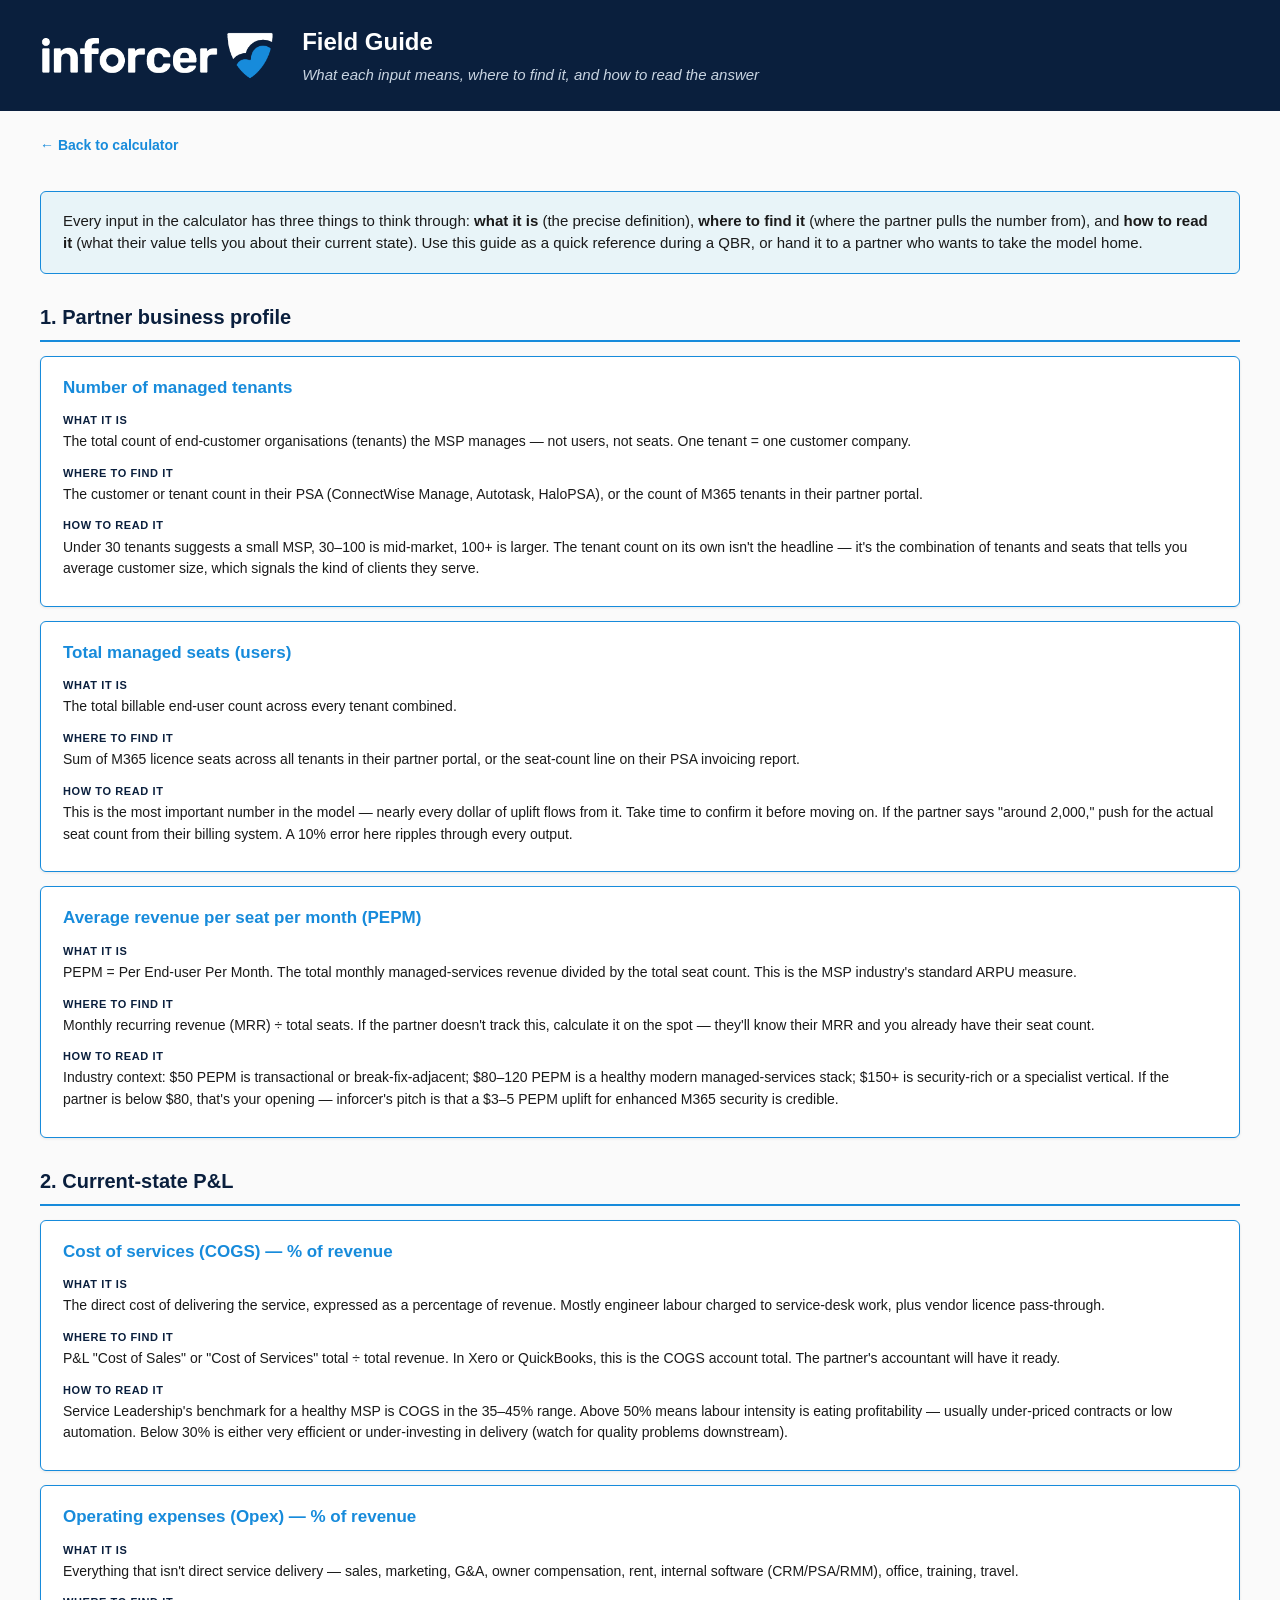
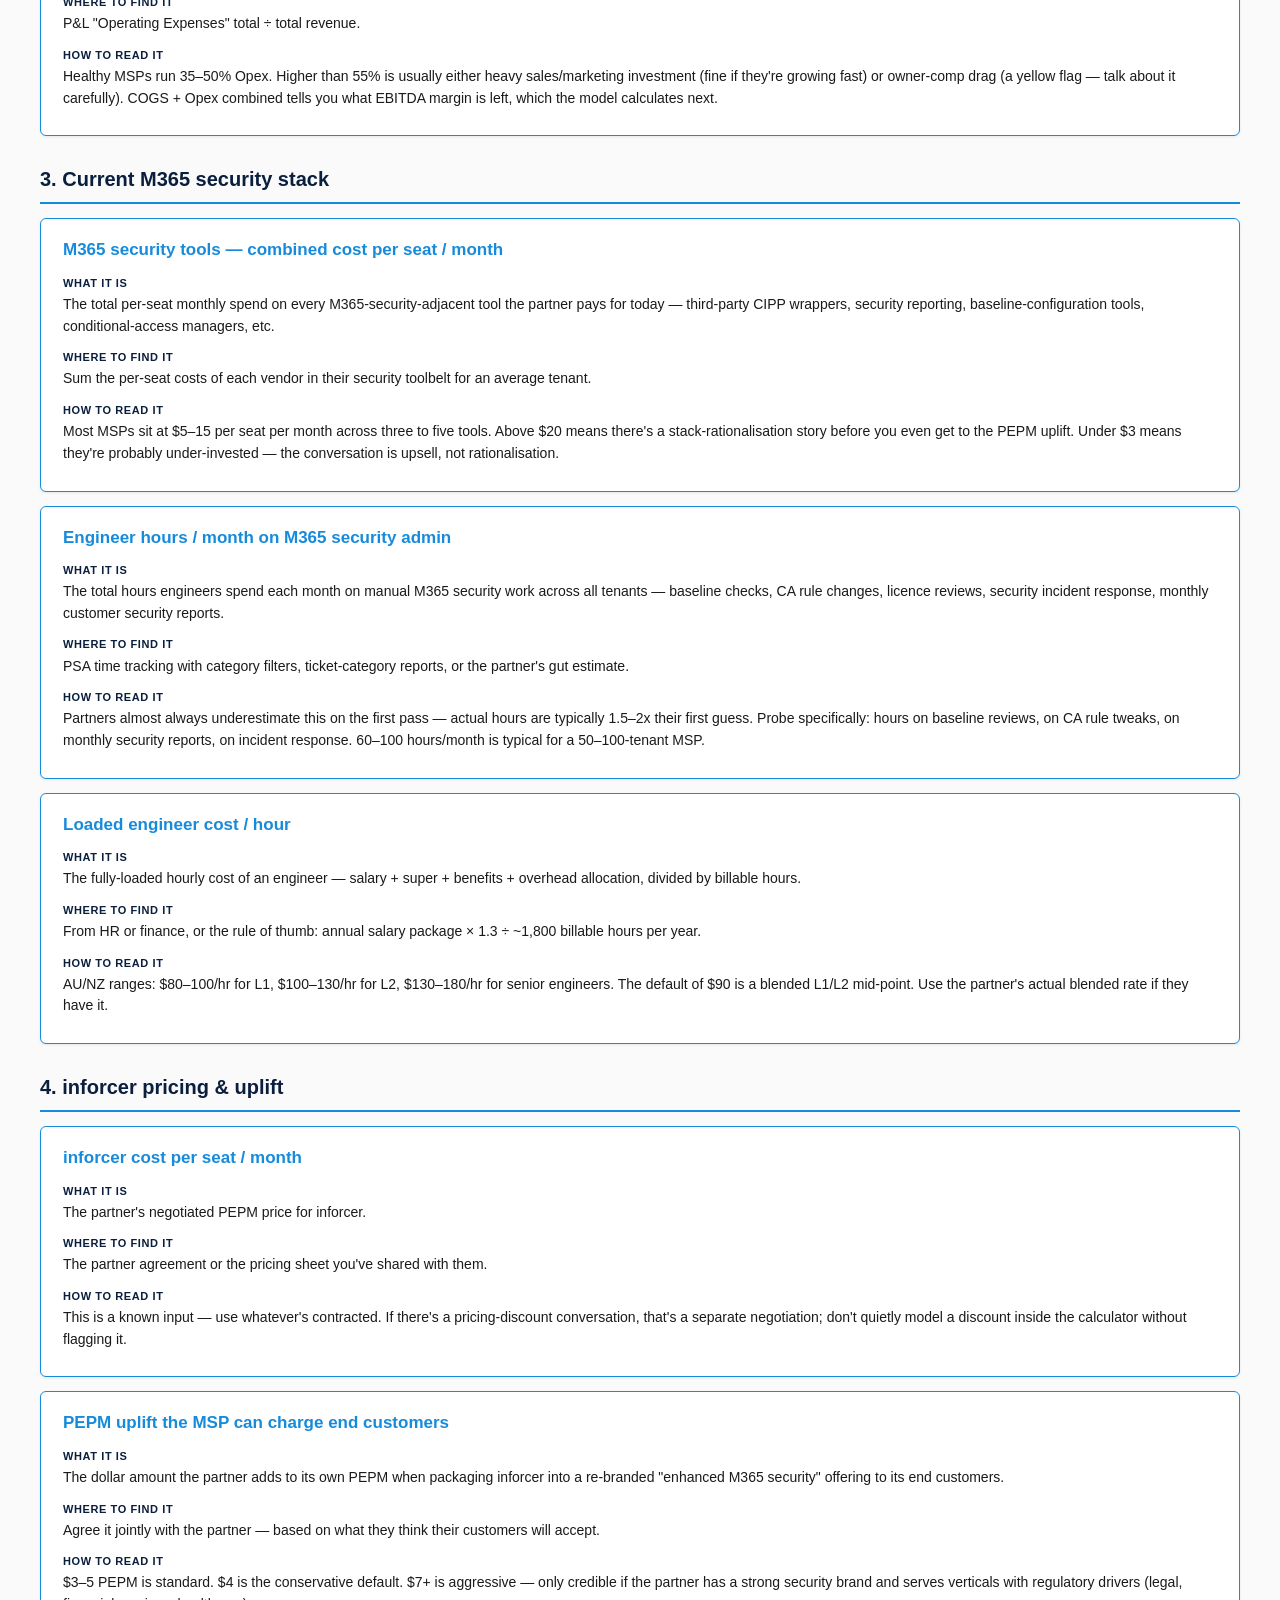
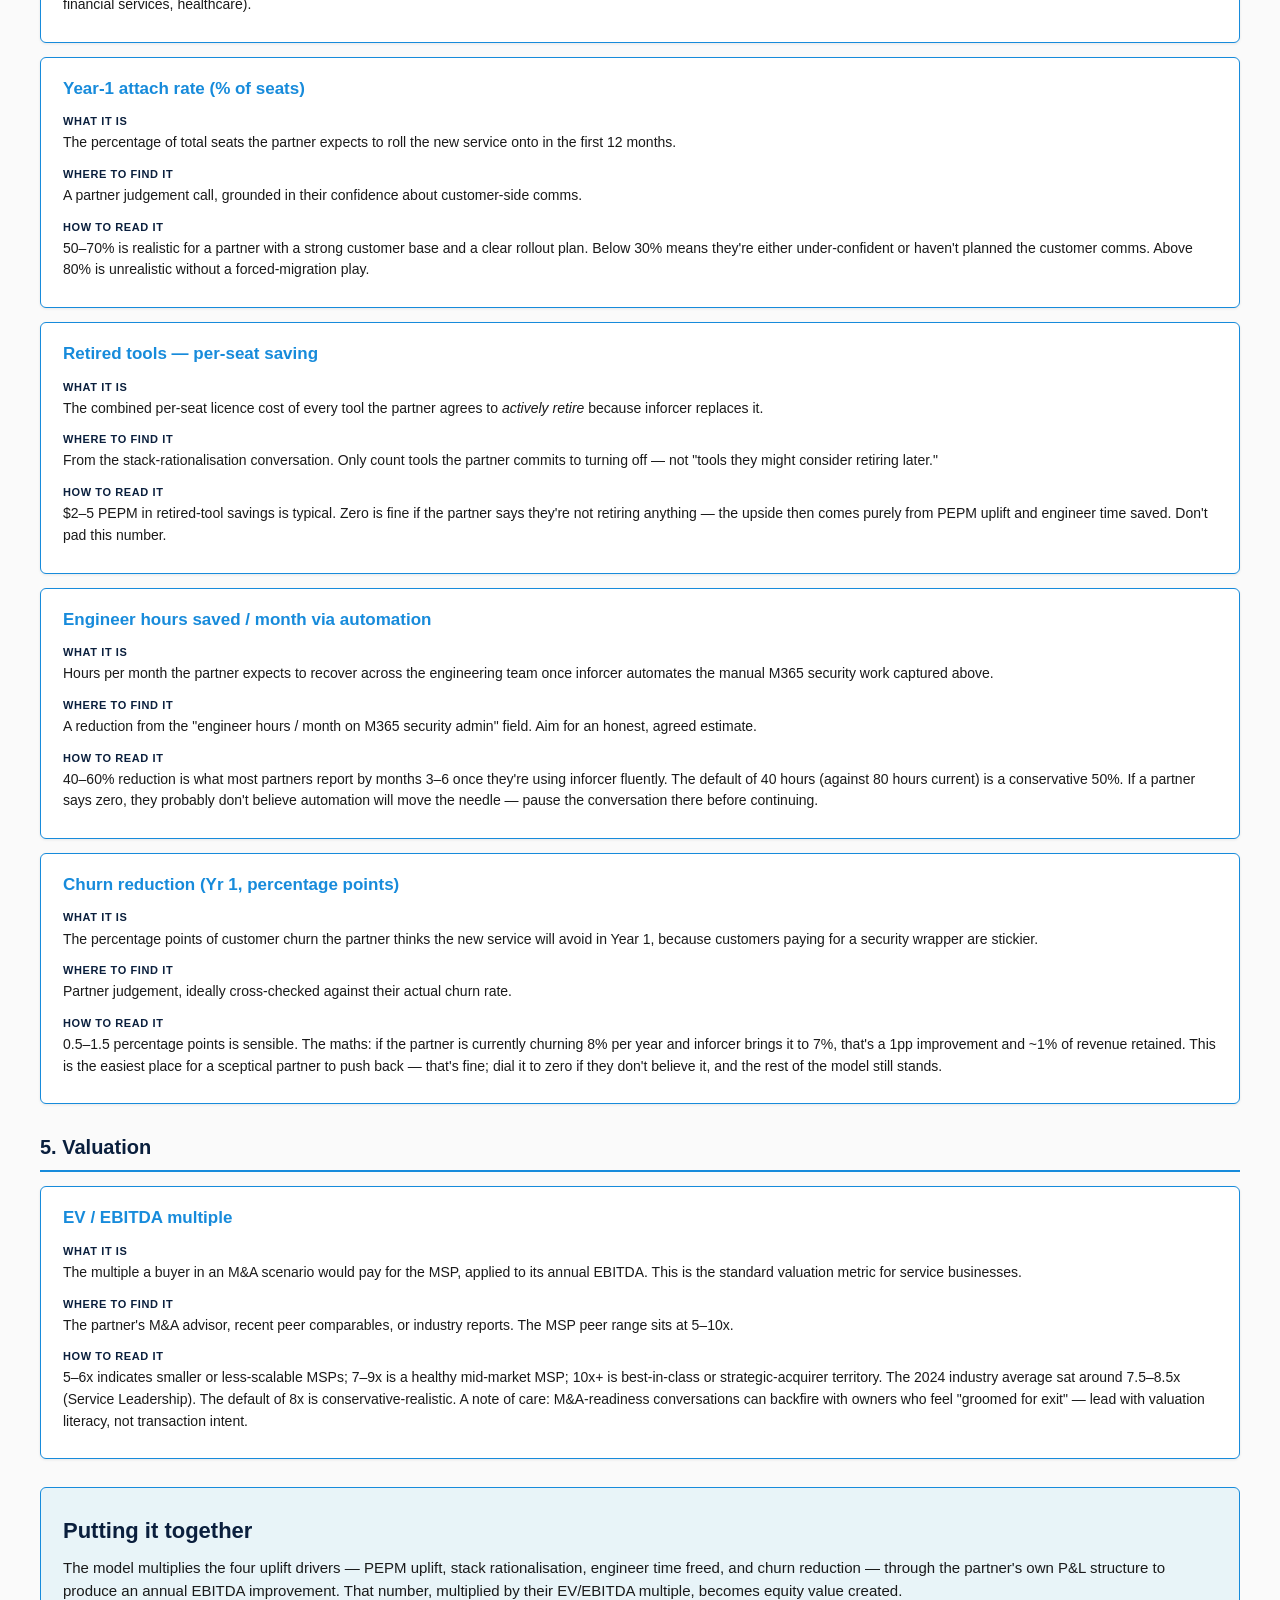
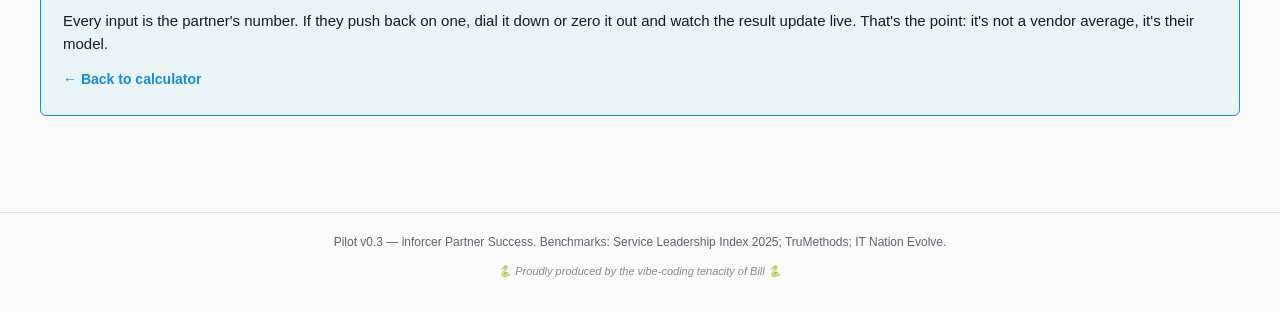
==== field-guide.html @ 43f5b9c0 "Add files via upload v0.5 add: field guide explainer page - polish: text errors" ====
<!DOCTYPE html>
<html lang="en">
<head>
  <meta charset="UTF-8" />
  <meta name="viewport" content="width=device-width, initial-scale=1.0" />
  <title>Field Guide — inforcer Partner ROI Calculator</title>
  <link rel="stylesheet" href="styles.css" />
</head>
<body class="guide">

  <!-- Same header as the calculator, so the brand banner stays consistent. -->
  <header>
    <div class="header-inner">
      <div class="brand">
        <img src="inforcer-logo.png" alt="inforcer" />
      </div>
      <div class="brand-text">
        <h1>Field Guide</h1>
        <p class="subtitle">
          What each input means, where to find it, and how to read the answer
        </p>
      </div>
    </div>
  </header>

  <!-- A simple "back to calculator" bar instead of the tab strip. -->
  <nav class="guide-nav">
    <a href="index.html" class="guide-back">← Back to calculator</a>
  </nav>

  <main>

    <!-- A short orientation paragraph at the top. -->
    <section class="guide-intro">
      <p>
        Every input in the calculator has three things to think through:
        <strong>what it is</strong> (the precise definition),
        <strong>where to find it</strong> (where the partner pulls the number from), and
        <strong>how to read it</strong> (what their value tells you about their current state).
        Use this guide as a quick reference during a QBR, or hand it to a partner who wants to take the model home.
      </p>
    </section>

    <!-- ============================================ -->
    <!-- GROUP 1: Partner business profile            -->
    <!-- ============================================ -->
    <section class="guide-section">
      <h2>1. Partner business profile</h2>

      <article class="guide-field">
        <h3>Number of managed tenants</h3>
        <p class="guide-q">What it is</p>
        <p>The total count of end-customer organisations (tenants) the MSP manages — not users, not seats. One tenant = one customer company.</p>
        <p class="guide-q">Where to find it</p>
        <p>The customer or tenant count in their PSA (ConnectWise Manage, Autotask, HaloPSA), or the count of M365 tenants in their partner portal.</p>
        <p class="guide-q">How to read it</p>
        <p>Under 30 tenants suggests a small MSP, 30–100 is mid-market, 100+ is larger. The tenant count on its own isn't the headline — it's the combination of tenants and seats that tells you average customer size, which signals the kind of clients they serve.</p>
      </article>

      <article class="guide-field">
        <h3>Total managed seats (users)</h3>
        <p class="guide-q">What it is</p>
        <p>The total billable end-user count across every tenant combined.</p>
        <p class="guide-q">Where to find it</p>
        <p>Sum of M365 licence seats across all tenants in their partner portal, or the seat-count line on their PSA invoicing report.</p>
        <p class="guide-q">How to read it</p>
        <p>This is the most important number in the model — nearly every dollar of uplift flows from it. Take time to confirm it before moving on. If the partner says "around 2,000," push for the actual seat count from their billing system. A 10% error here ripples through every output.</p>
      </article>

      <article class="guide-field">
        <h3>Average revenue per seat per month (PEPM)</h3>
        <p class="guide-q">What it is</p>
        <p>PEPM = Per End-user Per Month. The total monthly managed-services revenue divided by the total seat count. This is the MSP industry's standard ARPU measure.</p>
        <p class="guide-q">Where to find it</p>
        <p>Monthly recurring revenue (MRR) ÷ total seats. If the partner doesn't track this, calculate it on the spot — they'll know their MRR and you already have their seat count.</p>
        <p class="guide-q">How to read it</p>
        <p>Industry context: $50 PEPM is transactional or break-fix-adjacent; $80–120 PEPM is a healthy modern managed-services stack; $150+ is security-rich or a specialist vertical. If the partner is below $80, that's your opening — inforcer's pitch is that a $3–5 PEPM uplift for enhanced M365 security is credible.</p>
      </article>
    </section>

    <!-- ============================================ -->
    <!-- GROUP 2: Current-state P&L                   -->
    <!-- ============================================ -->
    <section class="guide-section">
      <h2>2. Current-state P&amp;L</h2>

      <article class="guide-field">
        <h3>Cost of services (COGS) — % of revenue</h3>
        <p class="guide-q">What it is</p>
        <p>The direct cost of delivering the service, expressed as a percentage of revenue. Mostly engineer labour charged to service-desk work, plus vendor licence pass-through.</p>
        <p class="guide-q">Where to find it</p>
        <p>P&amp;L "Cost of Sales" or "Cost of Services" total ÷ total revenue. In Xero or QuickBooks, this is the COGS account total. The partner's accountant will have it ready.</p>
        <p class="guide-q">How to read it</p>
        <p>Service Leadership's benchmark for a healthy MSP is COGS in the 35–45% range. Above 50% means labour intensity is eating profitability — usually under-priced contracts or low automation. Below 30% is either very efficient or under-investing in delivery (watch for quality problems downstream).</p>
      </article>

      <article class="guide-field">
        <h3>Operating expenses (Opex) — % of revenue</h3>
        <p class="guide-q">What it is</p>
        <p>Everything that isn't direct service delivery — sales, marketing, G&amp;A, owner compensation, rent, internal software (CRM/PSA/RMM), office, training, travel.</p>
        <p class="guide-q">Where to find it</p>
        <p>P&amp;L "Operating Expenses" total ÷ total revenue.</p>
        <p class="guide-q">How to read it</p>
        <p>Healthy MSPs run 35–50% Opex. Higher than 55% is usually either heavy sales/marketing investment (fine if they're growing fast) or owner-comp drag (a yellow flag — talk about it carefully). COGS + Opex combined tells you what EBITDA margin is left, which the model calculates next.</p>
      </article>
    </section>

    <!-- ============================================ -->
    <!-- GROUP 3: Current M365 security stack         -->
    <!-- ============================================ -->
    <section class="guide-section">
      <h2>3. Current M365 security stack</h2>

      <article class="guide-field">
        <h3>M365 security tools — combined cost per seat / month</h3>
        <p class="guide-q">What it is</p>
        <p>The total per-seat monthly spend on every M365-security-adjacent tool the partner pays for today — third-party CIPP wrappers, security reporting, baseline-configuration tools, conditional-access managers, etc.</p>
        <p class="guide-q">Where to find it</p>
        <p>Sum the per-seat costs of each vendor in their security toolbelt for an average tenant.</p>
        <p class="guide-q">How to read it</p>
        <p>Most MSPs sit at $5–15 per seat per month across three to five tools. Above $20 means there's a stack-rationalisation story before you even get to the PEPM uplift. Under $3 means they're probably under-invested — the conversation is upsell, not rationalisation.</p>
      </article>

      <article class="guide-field">
        <h3>Engineer hours / month on M365 security admin</h3>
        <p class="guide-q">What it is</p>
        <p>The total hours engineers spend each month on manual M365 security work across all tenants — baseline checks, CA rule changes, licence reviews, security incident response, monthly customer security reports.</p>
        <p class="guide-q">Where to find it</p>
        <p>PSA time tracking with category filters, ticket-category reports, or the partner's gut estimate.</p>
        <p class="guide-q">How to read it</p>
        <p>Partners almost always underestimate this on the first pass — actual hours are typically 1.5–2x their first guess. Probe specifically: hours on baseline reviews, on CA rule tweaks, on monthly security reports, on incident response. 60–100 hours/month is typical for a 50–100-tenant MSP.</p>
      </article>

      <article class="guide-field">
        <h3>Loaded engineer cost / hour</h3>
        <p class="guide-q">What it is</p>
        <p>The fully-loaded hourly cost of an engineer — salary + super + benefits + overhead allocation, divided by billable hours.</p>
        <p class="guide-q">Where to find it</p>
        <p>From HR or finance, or the rule of thumb: annual salary package × 1.3 ÷ ~1,800 billable hours per year.</p>
        <p class="guide-q">How to read it</p>
        <p>AU/NZ ranges: $80–100/hr for L1, $100–130/hr for L2, $130–180/hr for senior engineers. The default of $90 is a blended L1/L2 mid-point. Use the partner's actual blended rate if they have it.</p>
      </article>
    </section>

    <!-- ============================================ -->
    <!-- GROUP 4: inforcer pricing & uplift           -->
    <!-- ============================================ -->
    <section class="guide-section">
      <h2>4. inforcer pricing &amp; uplift</h2>

      <article class="guide-field">
        <h3>inforcer cost per seat / month</h3>
        <p class="guide-q">What it is</p>
        <p>The partner's negotiated PEPM price for inforcer.</p>
        <p class="guide-q">Where to find it</p>
        <p>The partner agreement or the pricing sheet you've shared with them.</p>
        <p class="guide-q">How to read it</p>
        <p>This is a known input — use whatever's contracted. If there's a pricing-discount conversation, that's a separate negotiation; don't quietly model a discount inside the calculator without flagging it.</p>
      </article>

      <article class="guide-field">
        <h3>PEPM uplift the MSP can charge end customers</h3>
        <p class="guide-q">What it is</p>
        <p>The dollar amount the partner adds to its own PEPM when packaging inforcer into a re-branded "enhanced M365 security" offering to its end customers.</p>
        <p class="guide-q">Where to find it</p>
        <p>Agree it jointly with the partner — based on what they think their customers will accept.</p>
        <p class="guide-q">How to read it</p>
        <p>$3–5 PEPM is standard. $4 is the conservative default. $7+ is aggressive — only credible if the partner has a strong security brand and serves verticals with regulatory drivers (legal, financial services, healthcare).</p>
      </article>

      <article class="guide-field">
        <h3>Year-1 attach rate (% of seats)</h3>
        <p class="guide-q">What it is</p>
        <p>The percentage of total seats the partner expects to roll the new service onto in the first 12 months.</p>
        <p class="guide-q">Where to find it</p>
        <p>A partner judgement call, grounded in their confidence about customer-side comms.</p>
        <p class="guide-q">How to read it</p>
        <p>50–70% is realistic for a partner with a strong customer base and a clear rollout plan. Below 30% means they're either under-confident or haven't planned the customer comms. Above 80% is unrealistic without a forced-migration play.</p>
      </article>

      <article class="guide-field">
        <h3>Retired tools — per-seat saving</h3>
        <p class="guide-q">What it is</p>
        <p>The combined per-seat licence cost of every tool the partner agrees to <em>actively retire</em> because inforcer replaces it.</p>
        <p class="guide-q">Where to find it</p>
        <p>From the stack-rationalisation conversation. Only count tools the partner commits to turning off — not "tools they might consider retiring later."</p>
        <p class="guide-q">How to read it</p>
        <p>$2–5 PEPM in retired-tool savings is typical. Zero is fine if the partner says they're not retiring anything — the upside then comes purely from PEPM uplift and engineer time saved. Don't pad this number.</p>
      </article>

      <article class="guide-field">
        <h3>Engineer hours saved / month via automation</h3>
        <p class="guide-q">What it is</p>
        <p>Hours per month the partner expects to recover across the engineering team once inforcer automates the manual M365 security work captured above.</p>
        <p class="guide-q">Where to find it</p>
        <p>A reduction from the "engineer hours / month on M365 security admin" field. Aim for an honest, agreed estimate.</p>
        <p class="guide-q">How to read it</p>
        <p>40–60% reduction is what most partners report by months 3–6 once they're using inforcer fluently. The default of 40 hours (against 80 hours current) is a conservative 50%. If a partner says zero, they probably don't believe automation will move the needle — pause the conversation there before continuing.</p>
      </article>

      <article class="guide-field">
        <h3>Churn reduction (Yr 1, percentage points)</h3>
        <p class="guide-q">What it is</p>
        <p>The percentage points of customer churn the partner thinks the new service will avoid in Year 1, because customers paying for a security wrapper are stickier.</p>
        <p class="guide-q">Where to find it</p>
        <p>Partner judgement, ideally cross-checked against their actual churn rate.</p>
        <p class="guide-q">How to read it</p>
        <p>0.5–1.5 percentage points is sensible. The maths: if the partner is currently churning 8% per year and inforcer brings it to 7%, that's a 1pp improvement and ~1% of revenue retained. This is the easiest place for a sceptical partner to push back — that's fine; dial it to zero if they don't believe it, and the rest of the model still stands.</p>
      </article>
    </section>

    <!-- ============================================ -->
    <!-- GROUP 5: Valuation                           -->
    <!-- ============================================ -->
    <section class="guide-section">
      <h2>5. Valuation</h2>

      <article class="guide-field">
        <h3>EV / EBITDA multiple</h3>
        <p class="guide-q">What it is</p>
        <p>The multiple a buyer in an M&amp;A scenario would pay for the MSP, applied to its annual EBITDA. This is the standard valuation metric for service businesses.</p>
        <p class="guide-q">Where to find it</p>
        <p>The partner's M&amp;A advisor, recent peer comparables, or industry reports. The MSP peer range sits at 5–10x.</p>
        <p class="guide-q">How to read it</p>
        <p>5–6x indicates smaller or less-scalable MSPs; 7–9x is a healthy mid-market MSP; 10x+ is best-in-class or strategic-acquirer territory. The 2024 industry average sat around 7.5–8.5x (Service Leadership). The default of 8x is conservative-realistic. A note of care: M&amp;A-readiness conversations can backfire with owners who feel "groomed for exit" — lead with valuation literacy, not transaction intent.</p>
      </article>
    </section>

    <!-- A closing "how to use it together" note. -->
    <section class="guide-intro guide-outro">
      <h2>Putting it together</h2>
      <p>
        The model multiplies the four uplift drivers — PEPM uplift, stack rationalisation,
        engineer time freed, and churn reduction — through the partner's own P&amp;L
        structure to produce an annual EBITDA improvement. That number, multiplied by
        their EV/EBITDA multiple, becomes equity value created.
      </p>
      <p>
        Every input is the partner's number. If they push back on one, dial it down or
        zero it out and watch the result update live. That's the point: it's not a
        vendor average, it's their model.
      </p>
      <p class="guide-cta">
        <a href="index.html" class="guide-back">← Back to calculator</a>
      </p>
    </section>

  </main>

  <footer>
    <p>
      Pilot v0.3 — inforcer Partner Success.
      Benchmarks: Service Leadership Index 2025; TruMethods; IT Nation Evolve.
    </p>
    <p class="signoff">
      🐍 Proudly produced by the vibe-coding tenacity of Bill 🐍
    </p>
  </footer>

</body>
</html>
---- styles.css ----
/* ============================================================
   inforcer Partner ROI Calculator — styles  (v0.3)
   ============================================================ */

/* ---- 1. Design tokens (colours, fonts, spacing) ----
   Two inforcer brand colours. --inforcer-blue is the deep navy used
   for the header (lets the white-and-blue logo pop), and the lighter
   --inforcer-blue-light is the official brand blue lifted directly
   from the logo PNG — used for the tab underline, primary buttons,
   KPI numbers, and accents. Re-skin the whole site from these two. */
:root {
  --inforcer-blue: #0A1F3D;       /* deep navy — header background */
  --inforcer-blue-light: #178BDB; /* official inforcer brand blue (from logo) */
  --accent: #2E86AB;
  --result-bg: #E8F4F8;
  --input-bg: #FFF8DC;
  --section-bg: #F2F2F2;
  --page-bg: #FAFAFA;
  --border: #E0E0E0;
  --text: #1A1A1A;
  --text-muted: #5C6470;
  --positive: #2E7D32;
  --negative: #C62828;

  --font-body: "Arial", "Helvetica Neue", Helvetica, sans-serif;
  --radius: 6px;
  --shadow: 0 1px 3px rgba(0, 0, 0, 0.08);
}

/* ---- 2. Reset + base ---- */
* { box-sizing: border-box; }

/* Always reserve space for the vertical scrollbar, even when the page
   is short enough not to need one. Without this, switching between a
   long view (Inputs) and a short view (Results) makes the scrollbar
   appear and disappear — which shifts every centred element on the
   page by ~7-8px. This forces the scrollbar lane to always be there. */
html {
  overflow-y: scroll;
}

body {
  font-family: var(--font-body);
  font-size: 15px;
  line-height: 1.5;
  color: var(--text);
  background: var(--page-bg);
  margin: 0;
  padding: 0;
}

h1, h2, h3 {
  color: var(--inforcer-blue);
  margin: 0 0 12px 0;
}

h1 { font-size: 28px; font-weight: 700; }
h2 { font-size: 22px; font-weight: 700; margin-top: 8px; }
h3 { font-size: 16px; font-weight: 700; margin-top: 24px; }

p { margin: 0 0 12px 0; }

/* ---- 3. Page chrome (header, footer) ----
   The header is a flex row: logo on the left, title block on the right.
   On narrow screens it stacks. */
header {
  background: var(--inforcer-blue);
  color: white;
  padding: 24px 40px;
}

.header-inner {
  max-width: 1280px;
  margin: 0 auto;
  display: flex;
  align-items: center;
  gap: 28px;
  flex-wrap: wrap;
}

/* The brand block holds the inforcer logo (white wordmark + blue tick).
   The image sits at 48px tall on desktop, 36px on mobile. */
.brand {
  display: flex;
  align-items: center;
}

.brand img {
  height: 48px;
  width: auto;
  display: block;
}

.brand-text h1 {
  color: white;
  margin: 0 0 4px 0;
  font-size: 24px;
}

.subtitle {
  color: #C8D4E1;
  font-style: italic;
  margin: 0;
  font-size: 15px;
}

footer {
  text-align: center;
  padding: 20px;
  color: var(--text-muted);
  font-size: 12px;
  border-top: 1px solid var(--border);
  margin-top: 40px;
}

footer .signoff {
  margin-top: 4px;
  font-size: 11px;
  font-style: italic;
  font-weight: 400;
  color: var(--text-muted);
  opacity: 0.75;
}

/* ---- 4. Tab strip ----
   Two brand-blue tile buttons, centred under the header. Inactive
   tab gets a thin brand-blue outline (a "ghost" tile); active tab
   is filled solid so you can tell them apart at a glance. */
.tabstrip {
  max-width: 1280px;
  margin: 0 auto;
  padding: 18px 40px 0 40px;
  display: flex;
  justify-content: center;
  gap: 12px;
  background: var(--page-bg);
}

.tab {
  background: white;
  border: 2px solid var(--inforcer-blue-light);
  color: var(--inforcer-blue-light);
  padding: 14px 36px;
  font-family: var(--font-body);
  font-size: 17px;
  font-weight: 700;
  cursor: pointer;
  border-radius: var(--radius);
  min-width: 180px;
  transition: background 0.15s ease, color 0.15s ease;
}

.tab:hover {
  background: rgba(23, 139, 219, 0.08);
}

.tab.active {
  background: var(--inforcer-blue-light);
  color: white;
}

.tab.active:hover {
  background: var(--inforcer-blue-light);
  color: white;
}

/* ---- 5. Main layout ----
   No more two-column grid — each panel takes the full width. */
main {
  max-width: 1280px;
  margin: 0 auto;
  padding: 28px 40px;
}

.panel { display: block; }
.panel.hidden { display: none; }

@media (max-width: 700px) {
  main { padding: 20px; }
  header { padding: 20px; }
  .tabstrip { padding: 0 20px; }
  .header-inner { gap: 16px; }
  .brand img { height: 36px; }
  .brand-text h1 { font-size: 20px; }
}

/* ---- 6. Inputs panel ---- */
.inputs fieldset {
  border: 1.5px solid var(--inforcer-blue-light);
  border-radius: var(--radius);
  padding: 16px 20px 20px 20px;
  margin: 0 0 18px 0;
  background: white;
  box-shadow: var(--shadow);
}

.inputs legend {
  font-weight: 700;
  color: var(--inforcer-blue);
  padding: 0 8px;
  font-size: 14px;
  text-transform: uppercase;
  letter-spacing: 0.5px;
}

.field {
  display: flex;
  flex-wrap: wrap;
  align-items: center;
  gap: 8px;
  margin-bottom: 12px;
}

.field:last-child { margin-bottom: 0; }

.field label {
  flex-basis: 100%;
  font-size: 13px;
  color: var(--text-muted);
  font-weight: 600;
}

.field input {
  flex: 1;
  min-width: 0;
  padding: 8px 10px;
  font-family: var(--font-body);
  font-size: 15px;
  color: var(--text);
  background: white;
  border: 1px solid rgba(23, 139, 219, 0.18);
  border-radius: var(--radius);
}

.field input:focus {
  outline: none;
  border-color: var(--inforcer-blue);
  box-shadow: 0 0 0 3px rgba(23, 139, 219, 0.20);
}

.field .suffix {
  font-weight: 600;
  color: var(--text-muted);
  min-width: 18px;
}

/* ---- 7. Outputs panel ---- */
.outputs {
  background: white;
  border: 1.5px solid var(--inforcer-blue-light);
  border-radius: var(--radius);
  padding: 24px;
  box-shadow: var(--shadow);
}

/* KPI grid: 2x2 on desktop, stacks on narrow screens */
.kpi-grid {
  display: grid;
  grid-template-columns: 1fr 1fr;
  gap: 12px;
  margin-bottom: 20px;
}

@media (max-width: 500px) {
  .kpi-grid { grid-template-columns: 1fr; }
}

.kpi {
  background: var(--result-bg);
  border: 1.5px solid var(--inforcer-blue-light);
  border-radius: var(--radius);
  padding: 14px 16px;
}

.kpi-label {
  font-size: 12px;
  color: var(--text-muted);
  text-transform: uppercase;
  letter-spacing: 0.5px;
  font-weight: 600;
  margin-bottom: 4px;
}

.kpi-value {
  font-size: 24px;
  font-weight: 700;
  color: var(--inforcer-blue-light);
}

/* P&L table */
.pl-table {
  width: 100%;
  border-collapse: collapse;
  margin-bottom: 8px;
  font-size: 14px;
}

.pl-table th,
.pl-table td {
  padding: 8px 10px;
  text-align: right;
  border-bottom: 1px solid var(--border);
}

.pl-table th:first-child,
.pl-table td:first-child { text-align: left; }

/* Line-item column — the labels down the left edge. */
.pl-table tbody td:first-child {
  color: var(--inforcer-blue-light);
  font-weight: 600;
}

/* Calculated output cells — Current and With-inforcer columns. The
   Δ column is left alone so the .positive / .negative semantic
   colours can still apply there. */
.pl-table tbody td:nth-child(2),
.pl-table tbody td:nth-child(3) {
  color: var(--inforcer-blue-light);
  font-weight: 600;
}

.pl-table thead th {
  background: var(--inforcer-blue-light);
  color: white;
  font-weight: 700;
  border-bottom: none;
}

.pl-table tbody tr:hover { background: #FAFCFD; }

.pl-table .total-row {
  font-weight: 700;
  background: var(--result-bg);
}

.pl-table .total-row td { border-bottom: none; }

.positive { color: var(--positive); font-weight: 600; }
.negative { color: var(--negative); font-weight: 600; }

/* Benchmark callout */
.benchmark {
  background: #FFF9E6;
  border-left: 4px solid #E0B341;
  padding: 12px 16px;
  border-radius: 4px;
  font-size: 14px;
  color: var(--text);
}

.cumulative {
  margin-top: 20px;
  padding: 18px 20px;
  background: var(--result-bg);
  border: 1.5px solid var(--inforcer-blue-light);
  border-radius: var(--radius);
  text-align: center;
  color: var(--text-muted);
  font-size: 15px;
  font-weight: 600;
  text-transform: uppercase;
  letter-spacing: 0.5px;
}

.cumulative strong {
  display: block;
  margin-top: 6px;
  color: var(--inforcer-blue-light);
  font-size: 28px;
  letter-spacing: 0;
}

/* PSM talking-points block */
.psm-notes {
  margin-top: 24px;
  padding-top: 20px;
  border-top: 1px dashed var(--border);
}

.toggle {
  background: var(--inforcer-blue-light);
  color: white;
  border: 1px solid var(--inforcer-blue-light);
  padding: 8px 14px;
  border-radius: var(--radius);
  font-family: var(--font-body);
  font-size: 13px;
  font-weight: 600;
  cursor: pointer;
  transition: background 0.15s ease, border-color 0.15s ease;
}

.toggle:hover {
  background: var(--inforcer-blue);
  border-color: var(--inforcer-blue);
  color: white;
}

.anchors {
  margin: 16px 0 0 0;
  padding: 16px 16px 16px 36px;
  background: #FFF3F0;
  border-left: 4px solid #C44536;
  border-radius: 4px;
  font-size: 14px;
}

.anchors::before {
  content: "PSM only — internal talking points";
  display: block;
  font-size: 11px;
  font-weight: 700;
  color: #C44536;
  text-transform: uppercase;
  letter-spacing: 0.5px;
  margin-left: -20px;
  margin-bottom: 10px;
}

.anchors li {
  margin-bottom: 8px;
  line-height: 1.45;
}

.anchors li:last-child { margin-bottom: 0; }

.hidden { display: none; }

/* ---- 8. Toolbars + buttons ---- */
.toolbar {
  margin-bottom: 18px;
  display: flex;
  gap: 8px;
  flex-wrap: wrap;
}

.toolbar-inputs { justify-content: flex-start; }
.toolbar-inputs #go-results { margin-left: auto; }

.btn-secondary,
.btn-primary {
  font-family: var(--font-body);
  font-size: 13px;
  font-weight: 600;
  padding: 8px 14px;
  border-radius: var(--radius);
  cursor: pointer;
  transition: background 0.15s ease, color 0.15s ease, border-color 0.15s ease;
}

.btn-secondary {
  background: white;
  color: var(--text-muted);
  border: 1px solid var(--border);
}

.btn-secondary:hover {
  background: var(--section-bg);
  color: var(--text);
}

.btn-primary {
  background: var(--inforcer-blue-light);
  color: white;
  border: 1px solid var(--inforcer-blue-light);
}

.btn-primary:hover {
  background: var(--inforcer-blue);
  border-color: var(--inforcer-blue);
}

.btn-secondary.copied,
.btn-primary.copied {
  background: var(--positive);
  border-color: var(--positive);
  color: white;
}

/* When an <a> tag is used as a button (e.g. the Field guide link),
   strip the default browser link styling so it matches the buttons
   next to it. The .btn-secondary rules above still give it the look. */
.btn-link {
  text-decoration: none;
  display: inline-block;
  line-height: normal;
}

.outputs-header {
  display: flex;
  justify-content: space-between;
  align-items: center;
  gap: 12px;
  margin-bottom: 12px;
  flex-wrap: wrap;
}

.outputs-header h2 { margin: 0; }

.results-actions {
  display: flex;
  gap: 8px;
  flex-wrap: wrap;
}

/* ---- 9. Field guide page ----
   The field-guide.html page reuses the same header, footer and design
   tokens. These rules style only what's specific to the guide. */
.guide-nav {
  max-width: 1280px;
  margin: 0 auto;
  padding: 18px 40px 0 40px;
}

.guide-back {
  display: inline-block;
  color: var(--inforcer-blue-light);
  text-decoration: none;
  font-weight: 700;
  font-size: 14px;
  padding: 6px 0;
  border-bottom: 1.5px solid transparent;
  transition: border-color 0.15s ease;
}

.guide-back:hover {
  border-bottom-color: var(--inforcer-blue-light);
}

.guide-intro {
  background: var(--result-bg);
  border: 1.5px solid var(--inforcer-blue-light);
  border-radius: var(--radius);
  padding: 18px 22px;
  margin-bottom: 28px;
  font-size: 15px;
  color: var(--text);
}

.guide-intro p { margin: 0 0 8px 0; }
.guide-intro p:last-child { margin-bottom: 0; }

.guide-outro { margin-top: 28px; }
.guide-outro h2 { margin-bottom: 10px; }
.guide-cta { margin-top: 14px; }

.guide-section { margin-bottom: 28px; }

.guide-section h2 {
  color: var(--inforcer-blue);
  font-size: 20px;
  margin: 0 0 14px 0;
  padding-bottom: 8px;
  border-bottom: 2px solid var(--inforcer-blue-light);
}

.guide-field {
  background: white;
  border: 1.5px solid var(--inforcer-blue-light);
  border-radius: var(--radius);
  padding: 18px 22px;
  margin-bottom: 14px;
  box-shadow: var(--shadow);
}

.guide-field h3 {
  color: var(--inforcer-blue-light);
  font-size: 17px;
  margin: 0 0 12px 0;
}

.guide-field p {
  margin: 0 0 8px 0;
  font-size: 14px;
  line-height: 1.55;
  color: var(--text);
}

.guide-field .guide-q {
  font-size: 11px;
  font-weight: 700;
  color: var(--inforcer-blue);
  text-transform: uppercase;
  letter-spacing: 0.6px;
  margin-top: 12px;
  margin-bottom: 2px;
}

.guide-field .guide-q:first-of-type { margin-top: 0; }

/* ---- 10. Print stylesheet ---- */
.print-only { display: none; }
.print-header h1 { color: var(--inforcer-blue); margin-bottom: 4px; }
.print-header p { color: var(--text-muted); font-size: 13px; }

@media print {
  /* When printing the CALCULATOR, force the Results panel visible
     regardless of tab state, and hide everything else. The :not(.guide)
     selector means none of this applies on the field-guide page —
     that page prints in full. */
  body:not(.guide) header,
  body:not(.guide) footer,
  body:not(.guide) .tabstrip,
  body:not(.guide) .inputs,
  body:not(.guide) .toolbar,
  body:not(.guide) .outputs-header .results-actions,
  body:not(.guide) .psm-notes {
    display: none !important;
  }

  body:not(.guide) #panel-results.hidden { display: block !important; }

  .print-only { display: block; }
  .print-header {
    padding: 0 0 12px 0;
    border-bottom: 2px solid var(--inforcer-blue);
    margin-bottom: 16px;
  }

  body { background: white; font-size: 11pt; }
  main { display: block; max-width: 100%; padding: 16px 24px; }
  .outputs {
    box-shadow: none;
    border: none;
    padding: 0;
  }

  .kpi-grid,
  .pl-table,
  .benchmark { page-break-inside: avoid; }

  .pl-table thead th {
    background: white;
    color: var(--inforcer-blue);
    border-bottom: 2px solid var(--inforcer-blue);
  }
  .pl-table .total-row { background: var(--section-bg); }
  .kpi {
    background: var(--section-bg);
    border-color: var(--border);
  }
}
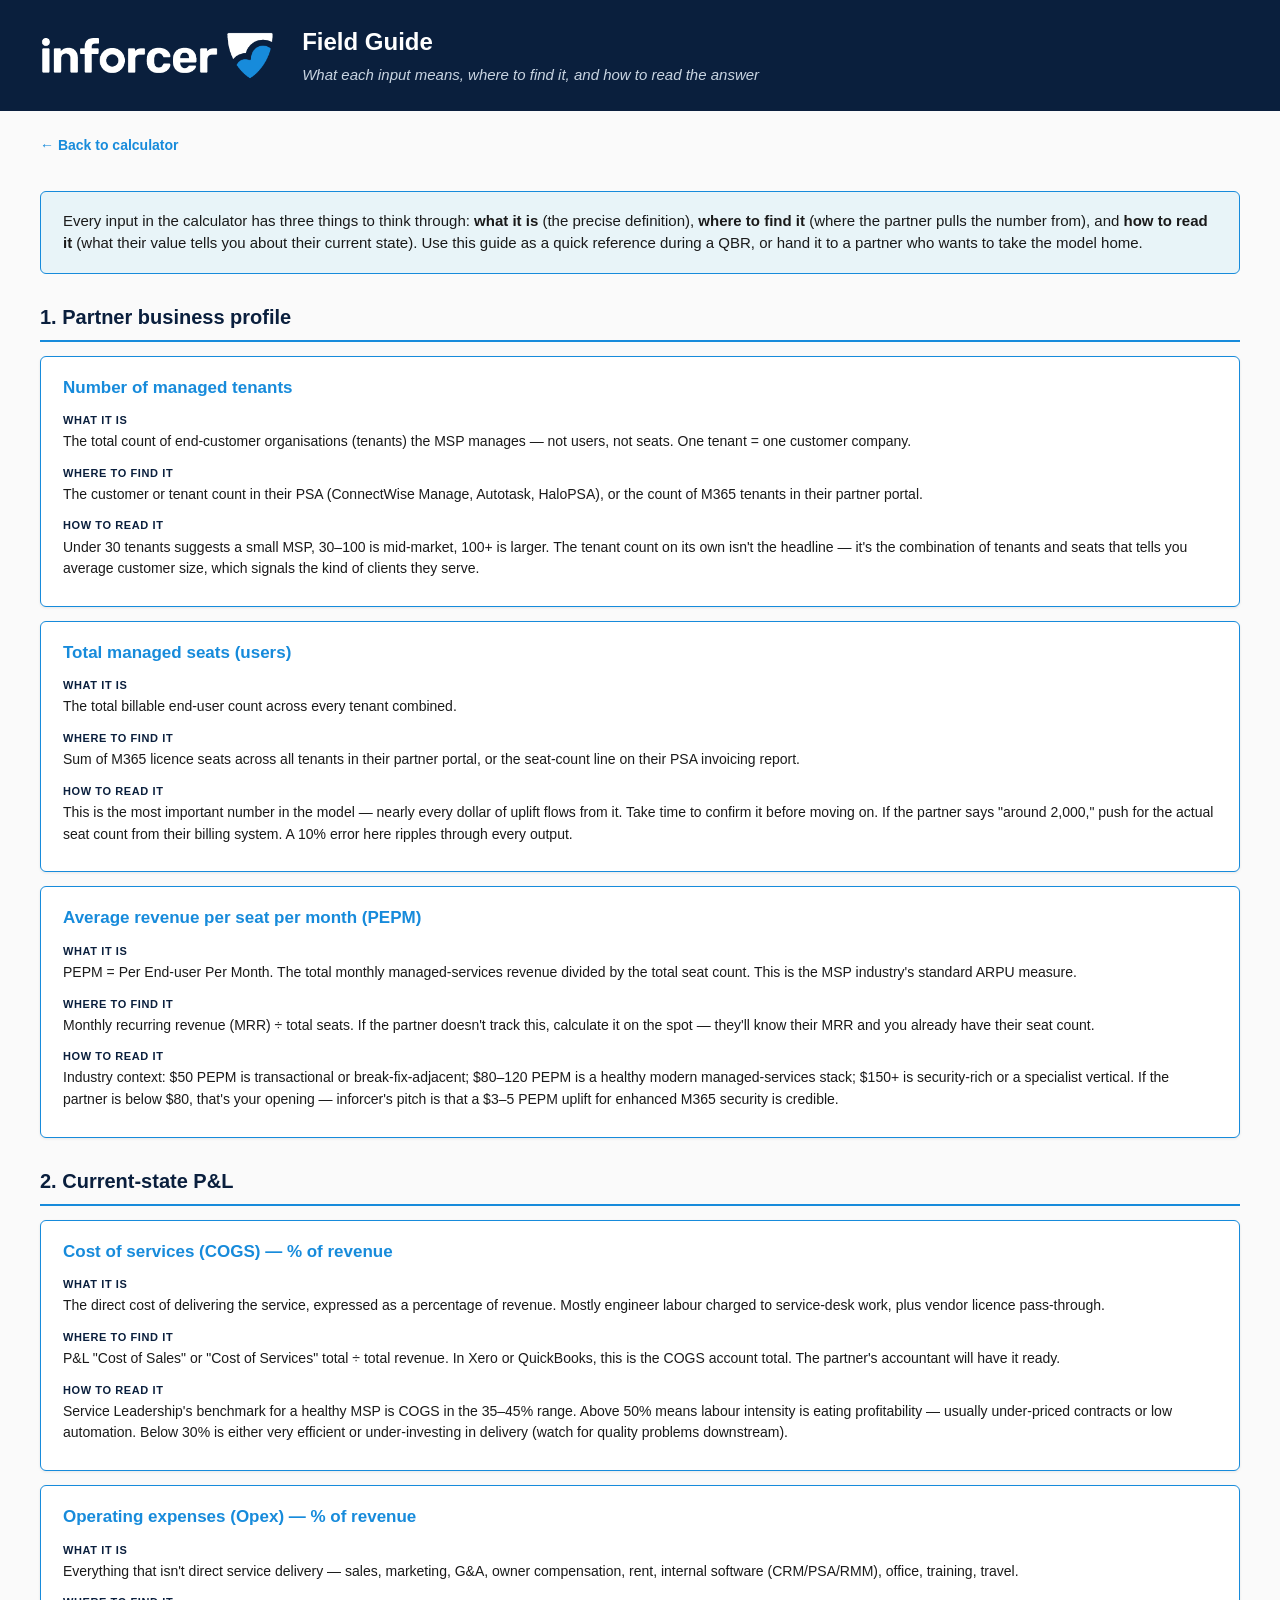
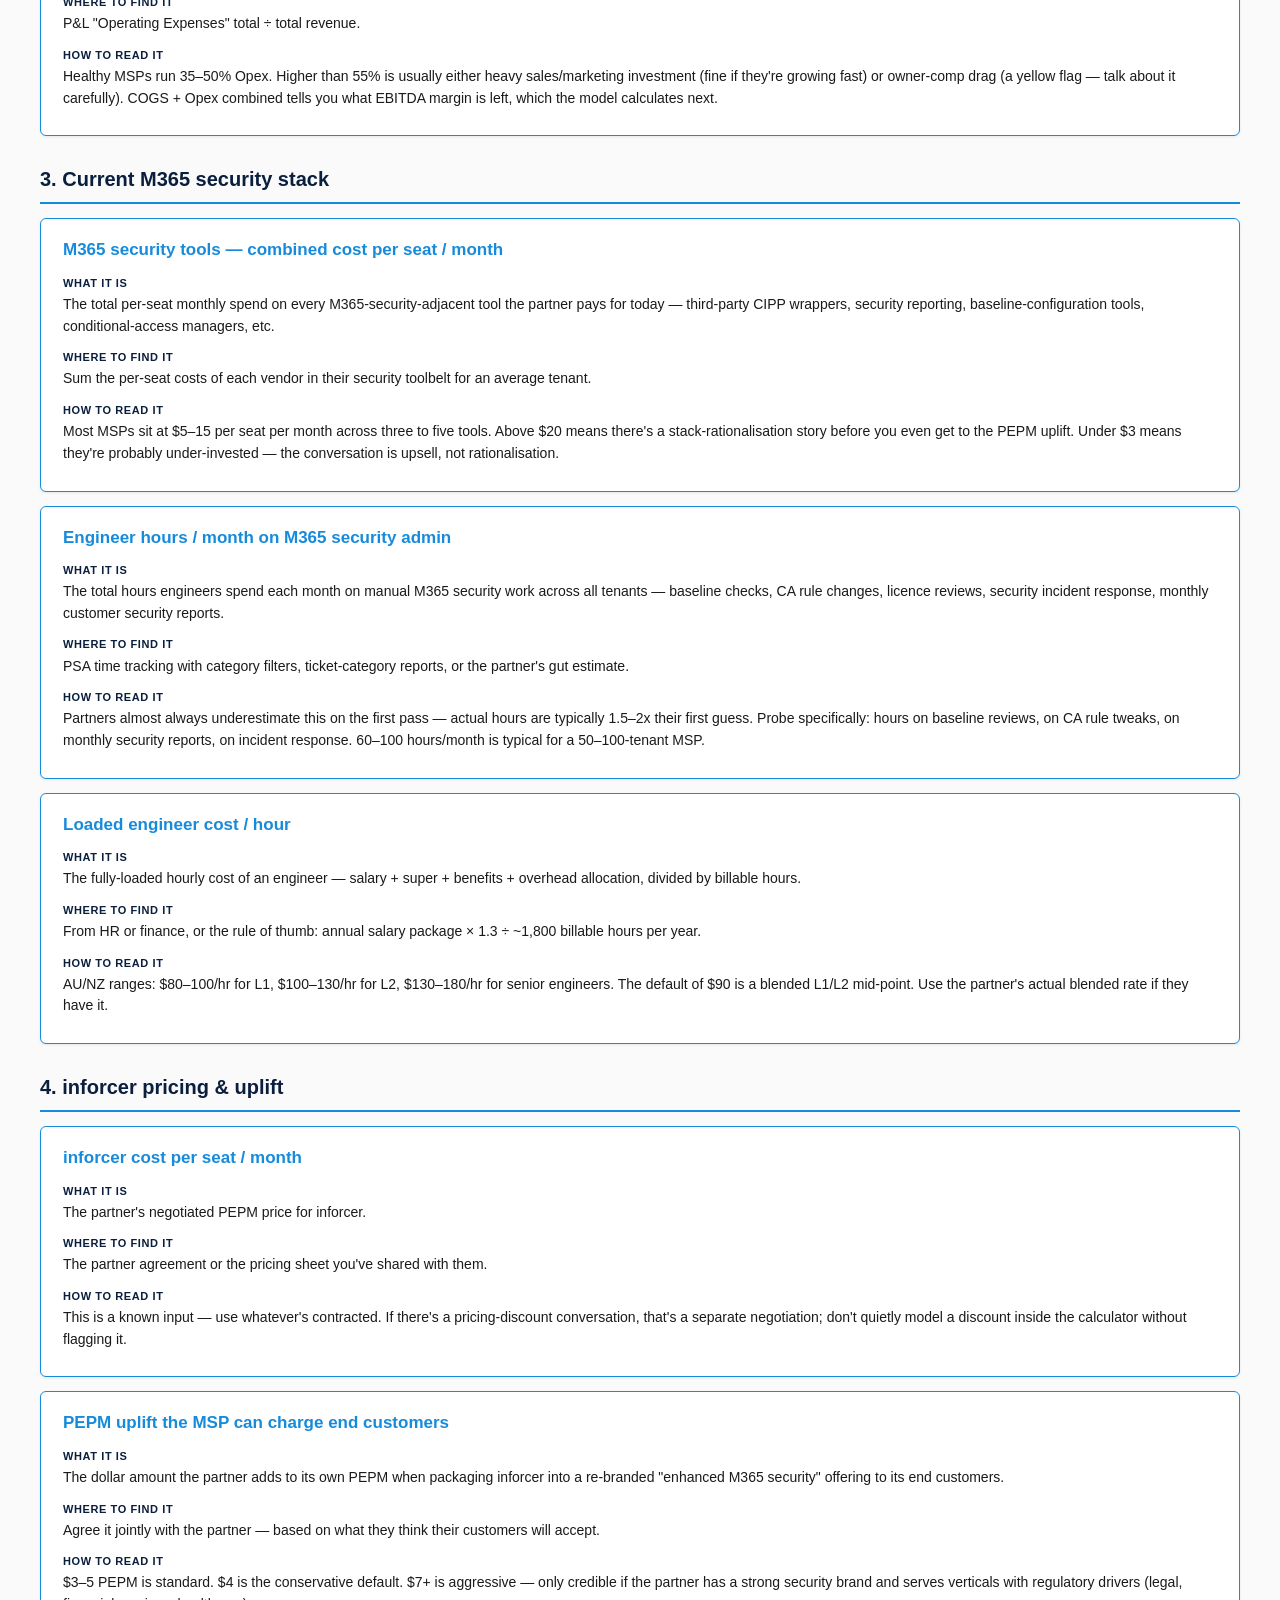
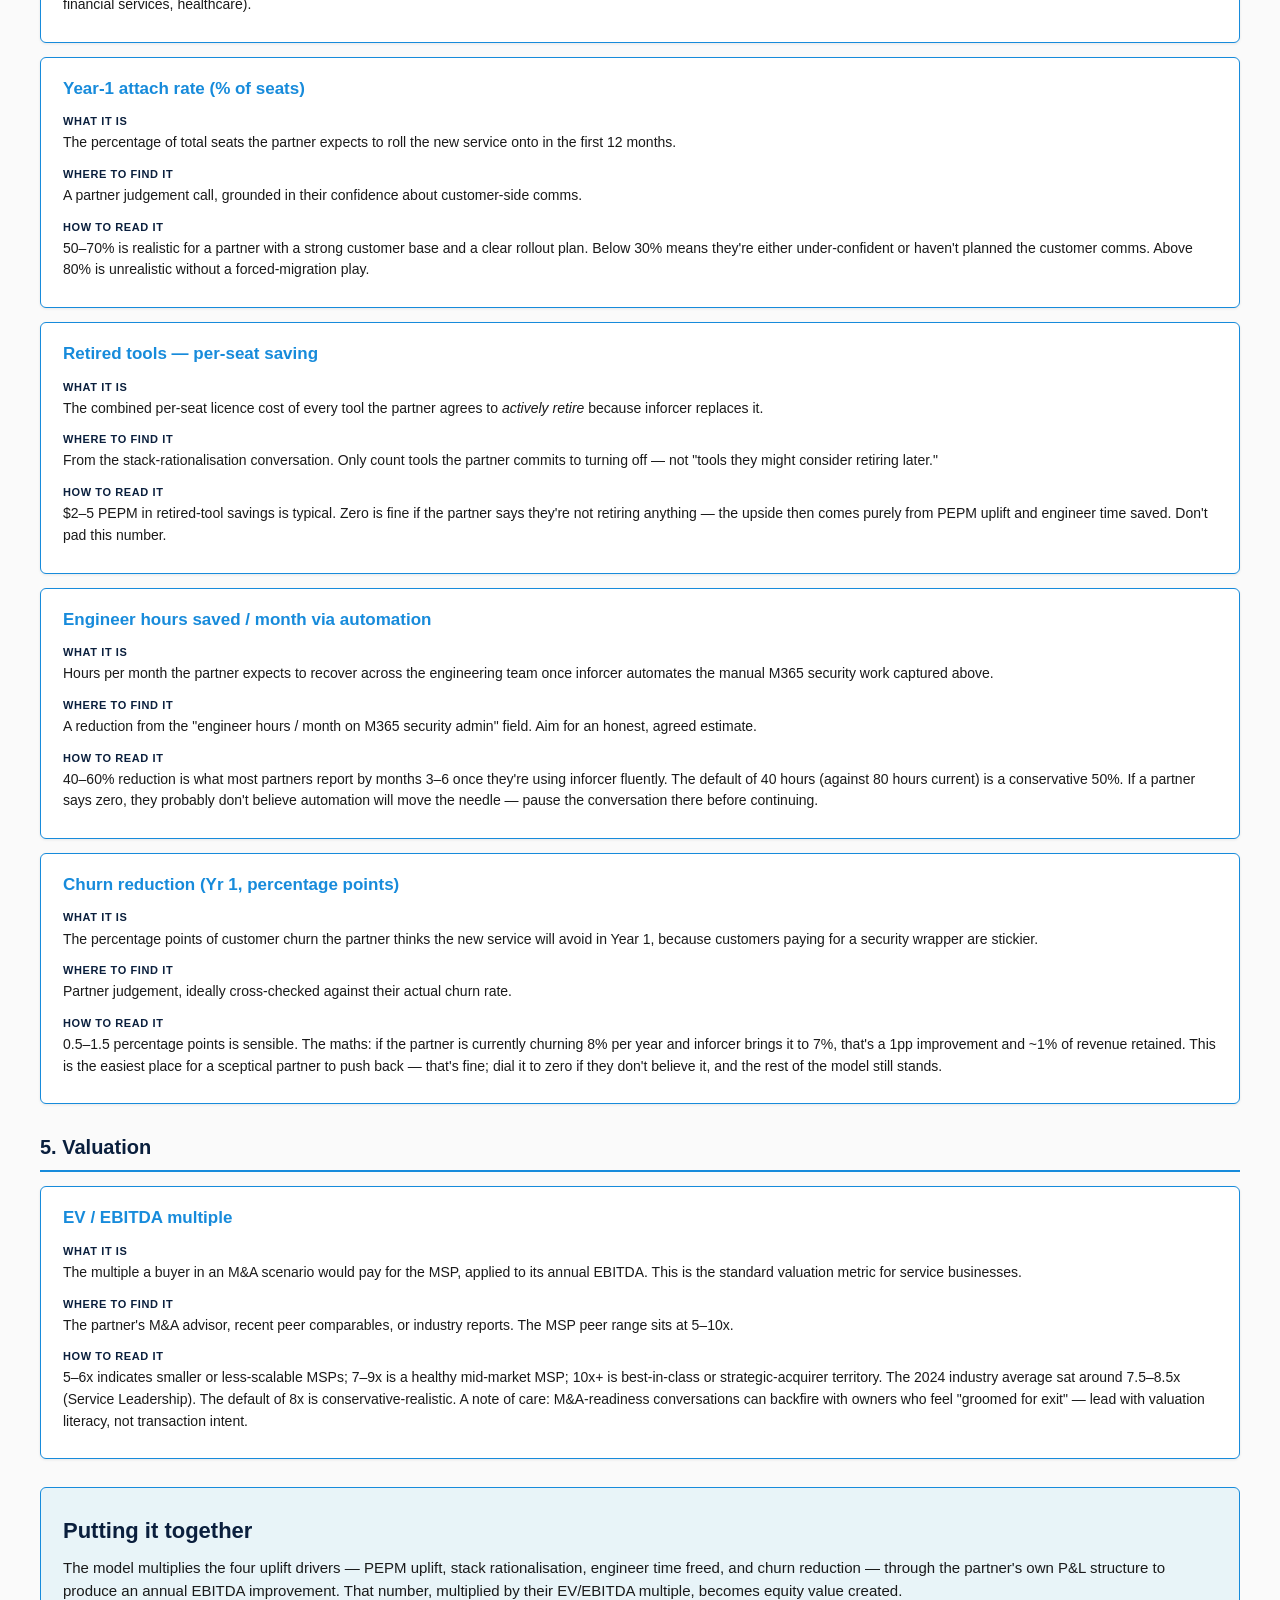
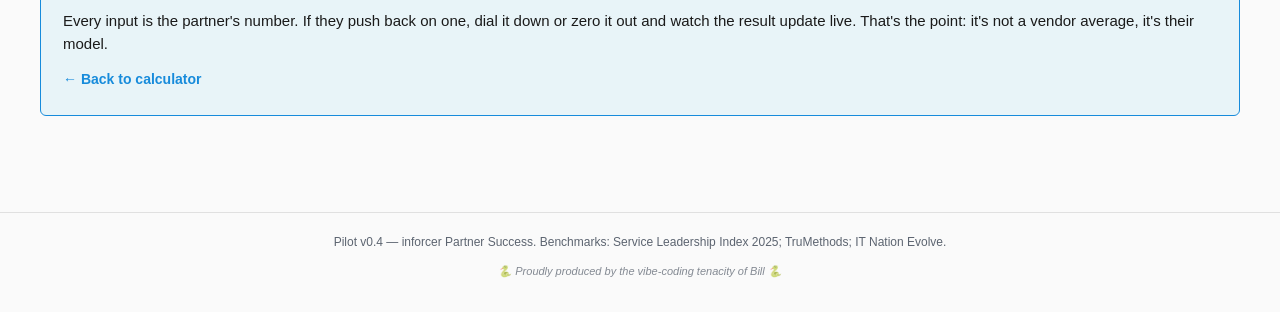
==== commit 31e66bbb: "Add files via upload v0.6 update: revised README.md" ====
--- a/field-guide.html
+++ b/field-guide.html
@@ -249,7 +249,7 @@
 
   <footer>
     <p>
-      Pilot v0.3 — inforcer Partner Success.
+      Pilot v0.4 — inforcer Partner Success.
       Benchmarks: Service Leadership Index 2025; TruMethods; IT Nation Evolve.
     </p>
     <p class="signoff">
--- a/styles.css
+++ b/styles.css
@@ -1,5 +1,5 @@
 /* ============================================================
-   inforcer Partner ROI Calculator — styles  (v0.3)
+   inforcer Partner ROI Calculator — styles  (v0.4)
    ============================================================ */
 
 /* ---- 1. Design tokens (colours, fonts, spacing) ----
